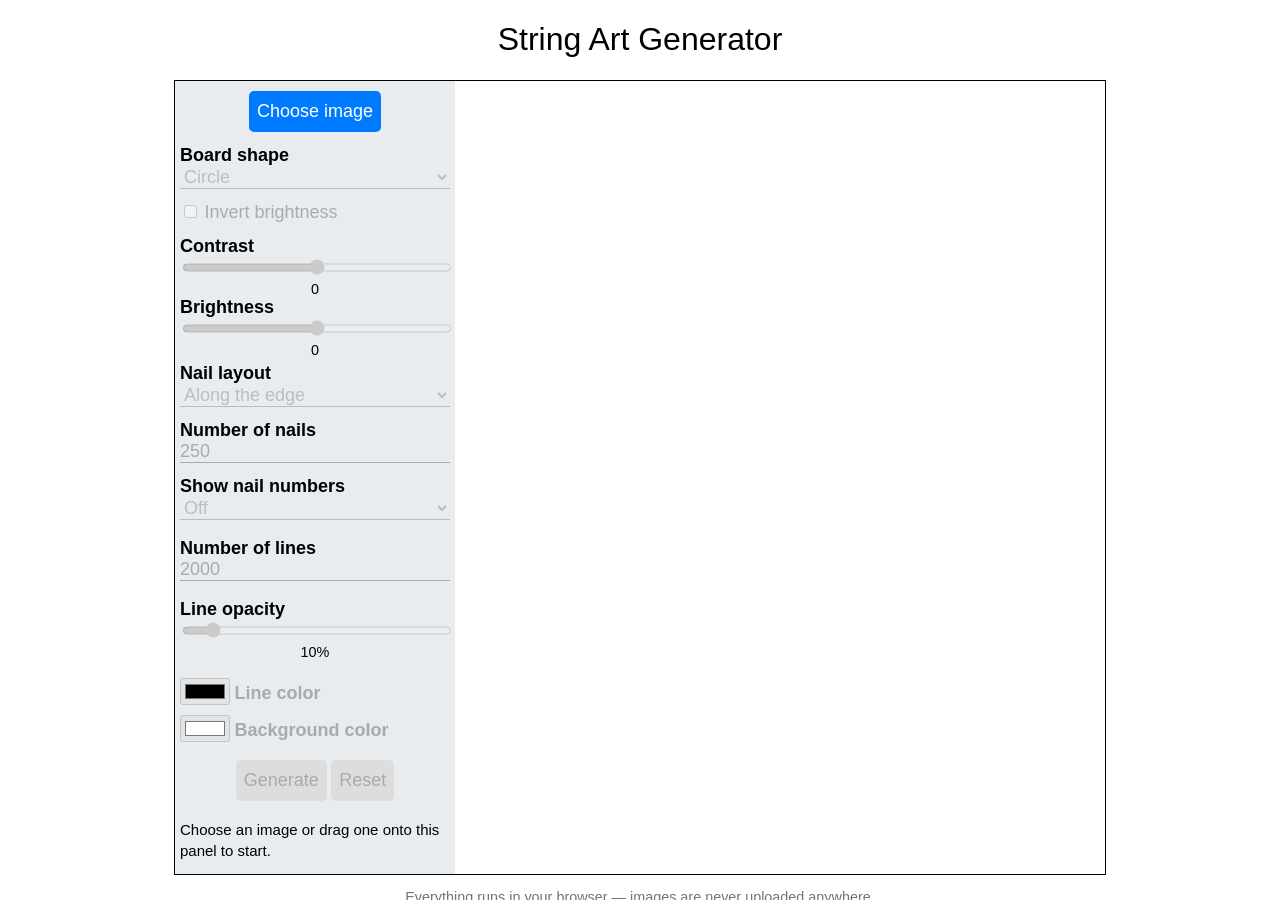
==== StringArtGenerator.html @ 0b9c3422 "Custom Base Board like Hexagonal, Square, Circle, Oval String Art Portrait Webtool including Random " ====
<!DOCTYPE html>
<html lang="en">
<head>
    <meta charset="utf-8">
    <meta http-equiv="refresh" content="0; url=index.html">
    <title>String Art Generator</title>
</head>
<body>
    <p>Moved to <a href="index.html">index.html</a>.</p>
</body>
</html>
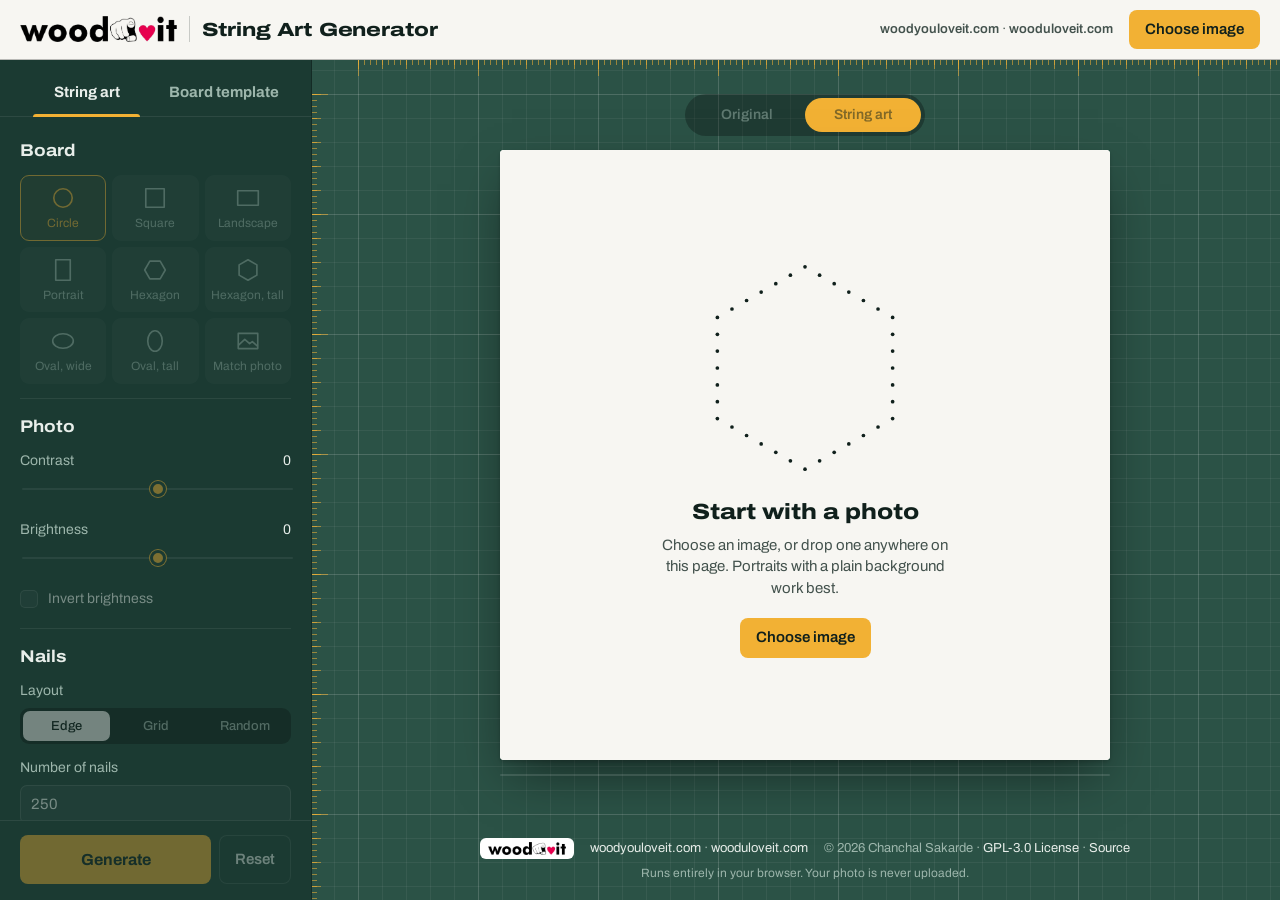
==== commit 976bc047: "Added Board Design PDF template generation" ====
--- a/StringArtGenerator.html
+++ b/StringArtGenerator.html
@@ -1,4 +1,10 @@
 <!DOCTYPE html>
+<!--
+    Custom Base Board String Art Portrait Webtool · woodyouloveit.com · wooduloveit.com
+    Copyright (C) 2026 Chanchal Sakarde
+    SPDX-License-Identifier: GPL-3.0-or-later
+    https://github.com/ChanchalSakardeQH/Custom-Base-Board-String-Art-Portrait-Webtool#GPL-3.0-1-ov-file
+-->
 <html lang="en">
 <head>
     <meta charset="utf-8">
